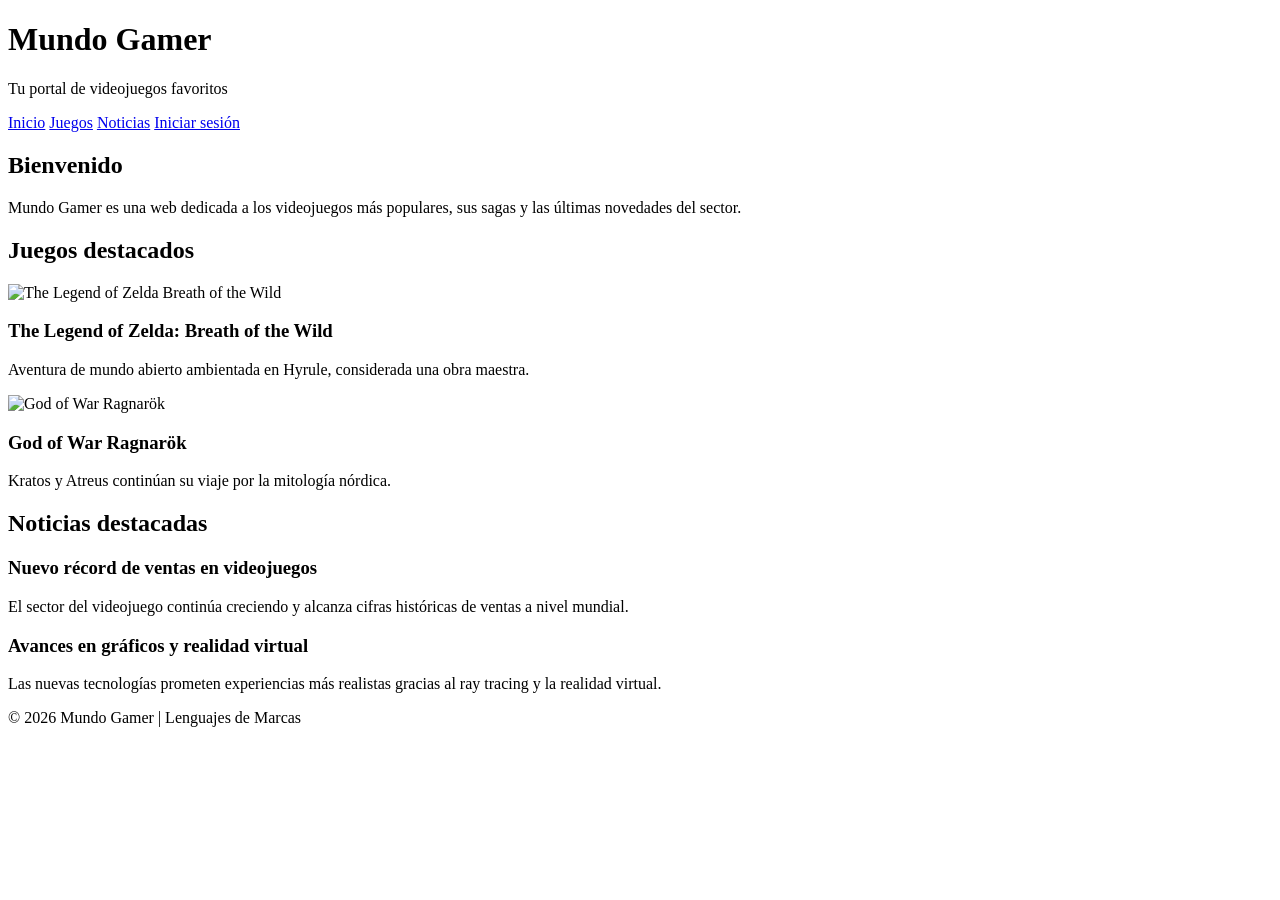
==== index.html @ f2a50e9a "Mundogamer" ====
<!DOCTYPE html>
<html lang="es">
<head>
    <meta charset="UTF-8">
    <title>Mundo Gamer</title>
    <meta name="viewport" content="width=device-width, initial-scale=1.0">
    <link rel="stylesheet" href="estilosjuegos.css">
</head>
<body>

<header>
    <h1> Mundo Gamer</h1>
    <p>Tu portal de videojuegos favoritos</p>
</header>

<nav>
    <a href="index.html">Inicio</a>
    <a href="juegos.html">Juegos</a>
    <a href="noticias.html">Noticias</a>
    <a href="contacto.html">Iniciar sesión</a>
</nav>

<main>
    <section>
        <h2>Bienvenido</h2>
        <p>Mundo Gamer es una web dedicada a los videojuegos más populares, sus sagas y las últimas novedades del sector.</p>
    </section>

    <section>
        <h2>Juegos destacados</h2>

        <article>
            <img src="zelda panoramica.jpg" alt="The Legend of Zelda Breath of the Wild">
            <h3>The Legend of Zelda: Breath of the Wild</h3>
            <p>Aventura de mundo abierto ambientada en Hyrule, considerada una obra maestra.</p>
        </article>

        <article>
            <img src="panoramica god of war 2.jpg" alt="God of War Ragnarök">
            <h3>God of War Ragnarök</h3>
            <p>Kratos y Atreus continúan su viaje por la mitología nórdica.</p>
        </article>
    </section>

    <section>
    <h2>Noticias destacadas</h2>

    <article>
        <h3>Nuevo récord de ventas en videojuegos</h3>
        <p>El sector del videojuego continúa creciendo y alcanza cifras históricas de ventas a nivel mundial.</p>
    </article>

    <article>
        <h3>Avances en gráficos y realidad virtual</h3>
        <p>Las nuevas tecnologías prometen experiencias más realistas gracias al ray tracing y la realidad virtual.</p>
    </article>
</section>
</main>

<footer>
    &copy; 2026 Mundo Gamer | Lenguajes de Marcas
</footer>

</body>
</html>
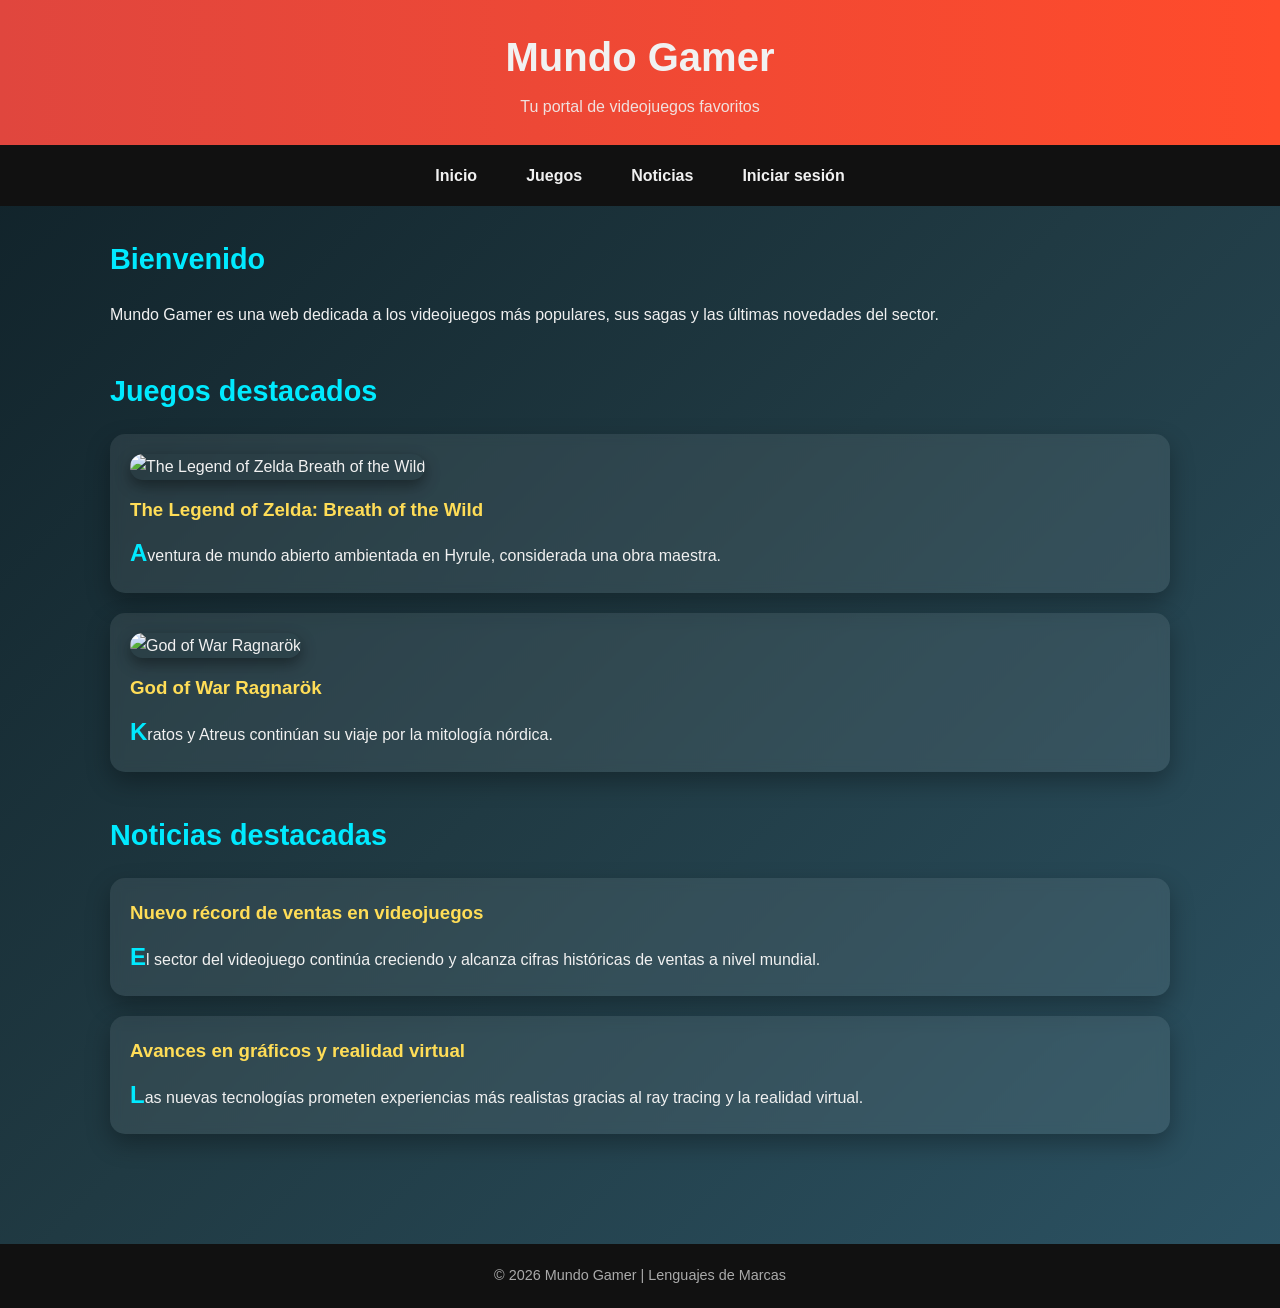
==== commit c76b913d: "c" ====
--- a/index.html
+++ b/index.html
@@ -4,7 +4,7 @@
     <meta charset="UTF-8">
     <title>Mundo Gamer</title>
     <meta name="viewport" content="width=device-width, initial-scale=1.0">
-    <link rel="stylesheet" href="estilosjuegos.css">
+    <link rel="stylesheet" href="estilo.css">
 </head>
 <body>
 
--- a/estilo.css
+++ b/estilo.css
@@ -0,0 +1,211 @@
+/* RESET */
+* {
+    margin: 0;
+    padding: 0;
+    box-sizing: border-box;
+}
+
+/* GENERAL */
+body {
+    font-family: "Segoe UI", Arial, sans-serif;
+    background: linear-gradient(135deg, #0f2027, #203a43, #2c5364);
+    color: #f1f1f1;
+    line-height: 1.6;
+}
+
+/* cabecera */
+header {
+    background: linear-gradient(90deg, #E0463E, #ff4b2b);
+    text-align: center;
+    padding: 25px 15px;
+}
+
+header h1 {
+    font-size: 2.5rem;
+    margin-bottom: 5px;
+}
+
+header p {
+    font-size: 1rem;
+    opacity: 0.9;
+}
+
+/* menus */
+nav {
+    background-color: #111;
+    display: flex;
+    justify-content: center;
+    gap: 25px;
+    padding: 12px;
+}
+
+nav a {
+    color: #f1f1f1;
+    text-decoration: none;
+    font-weight: 600;
+    padding: 6px 12px;
+    border-radius: 20px;
+    transition: 0.3s;
+}
+
+nav a:hover {
+    background-color: #ff416c;
+    color: white;
+}
+
+/* CONTENIDO */
+main {
+    padding: 30px 20px;
+    max-width: 1100px;
+    margin: auto;
+}
+
+section {
+    margin-bottom: 40px;
+}
+
+section h2 {
+    color: #00eaff;
+    margin-bottom: 20px;
+    font-size: 1.8rem;
+}
+
+/* tarjetas de los articulos */
+article {
+    background: rgba(255, 255, 255, 0.08);
+    backdrop-filter: blur(6px);
+    padding: 20px;
+    margin-bottom: 20px;
+    border-radius: 15px;
+    box-shadow: 0 10px 25px rgba(0,0,0,0.3);
+    transition: transform 0.3s;
+}
+
+article:hover {
+    transform: translateY(-5px);
+}
+
+article h3 {
+    color: #ffdd57;
+    margin-bottom: 10px;
+}
+
+/* PSEUDO-ELEMENTO */
+article p::first-letter {
+    font-size: 1.5rem;
+    font-weight: bold;
+    color: #00eaff;
+}
+
+/* GRID */
+.grid {
+    display: block;
+}
+
+/* pie de la pagina */
+footer {
+    background-color: #111;
+    text-align: center;
+    padding: 20px;
+    font-size: 0.9rem;
+    color: #aaa;
+    margin-top: 40px;
+}
+
+/* RESPONSIVE */
+@media (min-width: 768px) {
+    .grid {
+        display: flex;
+        gap: 25px;
+    }
+
+    article {
+        flex: 1;
+    }
+}
+
+@media (max-width: 600px) {
+    header h1 {
+        font-size: 2rem;
+    }
+
+    nav {
+        flex-wrap: wrap;
+        gap: 10px;
+    }
+}
+/* IMÁGENES DE JUEGOS */
+article img {
+    width: 100%;
+    height: 250px;
+    object-fit: cover;
+    border-radius: 15px;
+    margin-bottom: 15px;
+    box-shadow: 0 6px 15px rgba(0,0,0,0.4);
+}
+/* Pagina de iniciar sesino */
+.login {
+    display: flex;
+    justify-content: center;
+    align-items: center;
+}
+
+.login form {
+    background: rgba(255, 255, 255, 0.1);
+    padding: 30px;
+    border-radius: 15px;
+    width: 100%;
+    max-width: 400px;
+    box-shadow: 0 10px 25px rgba(0,0,0,0.4);
+}
+
+.login label {
+    display: block;
+    margin-bottom: 5px;
+    font-weight: 600;
+}
+
+.login input {
+    width: 100%;
+    padding: 10px;
+    margin-bottom: 20px;
+    border-radius: 8px;
+    border: none;
+    outline: none;
+}
+
+.login button {
+    width: 100%;
+    padding: 12px;
+    background: #ff416c;
+    color: white;
+    border: none;
+    border-radius: 25px;
+    font-size: 1rem;
+    font-weight: bold;
+    cursor: pointer;
+    transition: 0.3s;
+}
+
+.login button:hover {
+    background: #ff4b2b;
+}
+
+.login .nota {
+    margin-top: 15px;
+    font-size: 0.85rem;
+    text-align: center;
+    color: #ccc;
+}
+/* IMÁGENES EN LA PÁGINA DE JUEGOS */
+.grid article img {
+    max-width: 100%;
+    height: auto;
+    display: block;
+    border-radius: 15px;
+}
+
+.grid article img:hover {
+    transform: scale(1.03);
+    box-shadow: 0 12px 30px rgba(0, 0, 0, 0.6);
+}
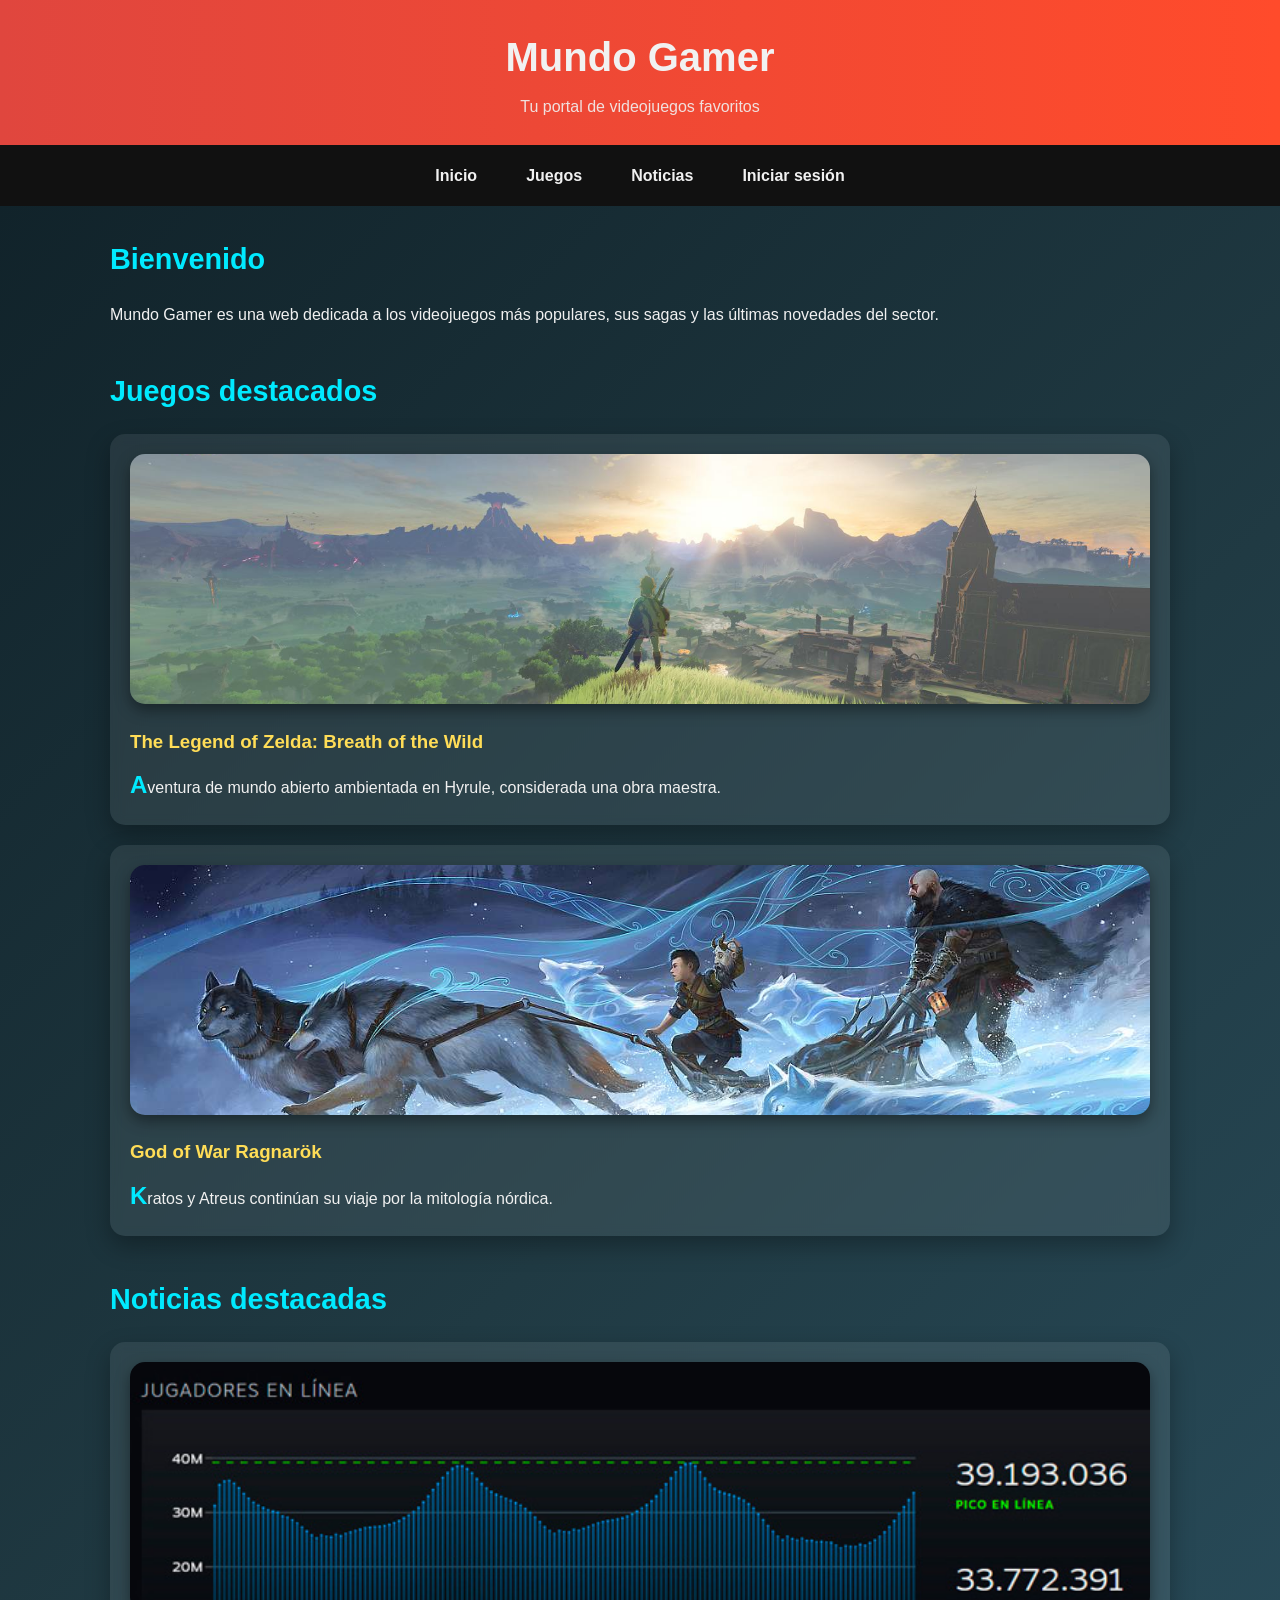
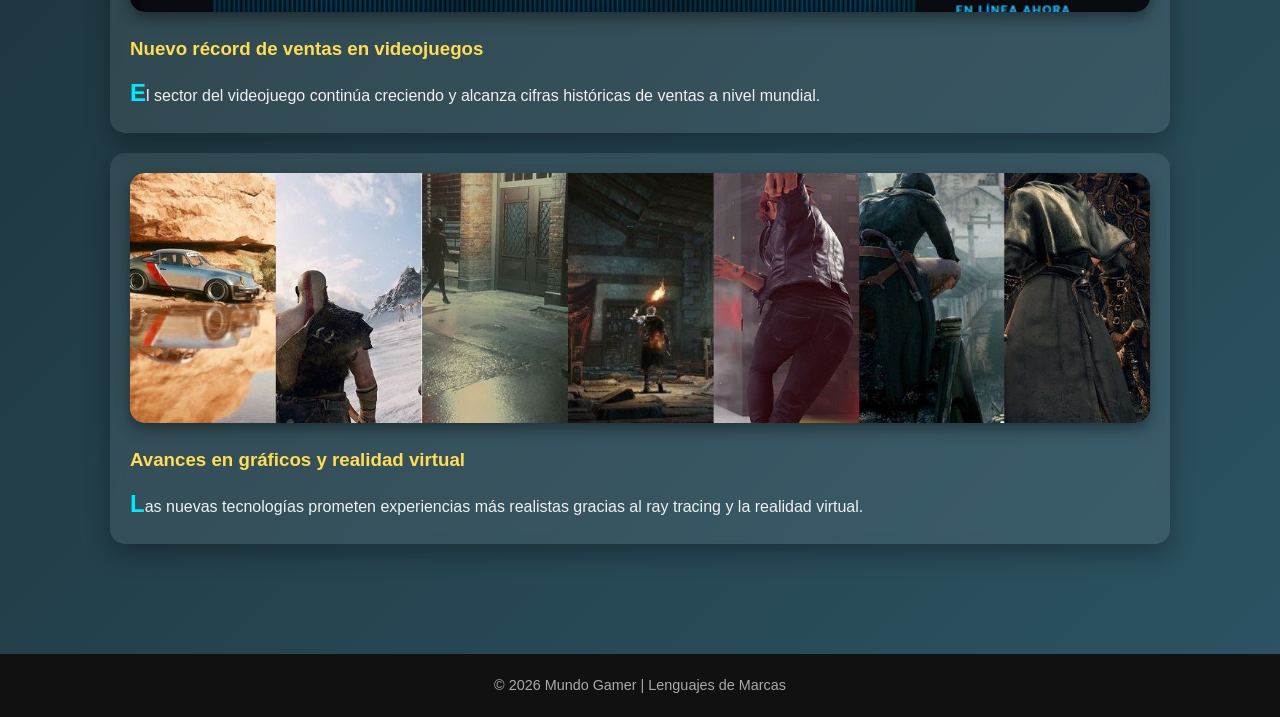
==== commit d53c7ea5: "03/03/2016" ====
--- a/index.html
+++ b/index.html
@@ -46,11 +46,13 @@
     <h2>Noticias destacadas</h2>
 
     <article>
+        <img src="ventas videojuegos.jpg" alt="Record de vantas en videojuegos">
         <h3>Nuevo récord de ventas en videojuegos</h3>
         <p>El sector del videojuego continúa creciendo y alcanza cifras históricas de ventas a nivel mundial.</p>
     </article>
 
     <article>
+        <img src="avances graficos.jpg" alt="Avances en gráficos y realidad virtual">
         <h3>Avances en gráficos y realidad virtual</h3>
         <p>Las nuevas tecnologías prometen experiencias más realistas gracias al ray tracing y la realidad virtual.</p>
     </article>
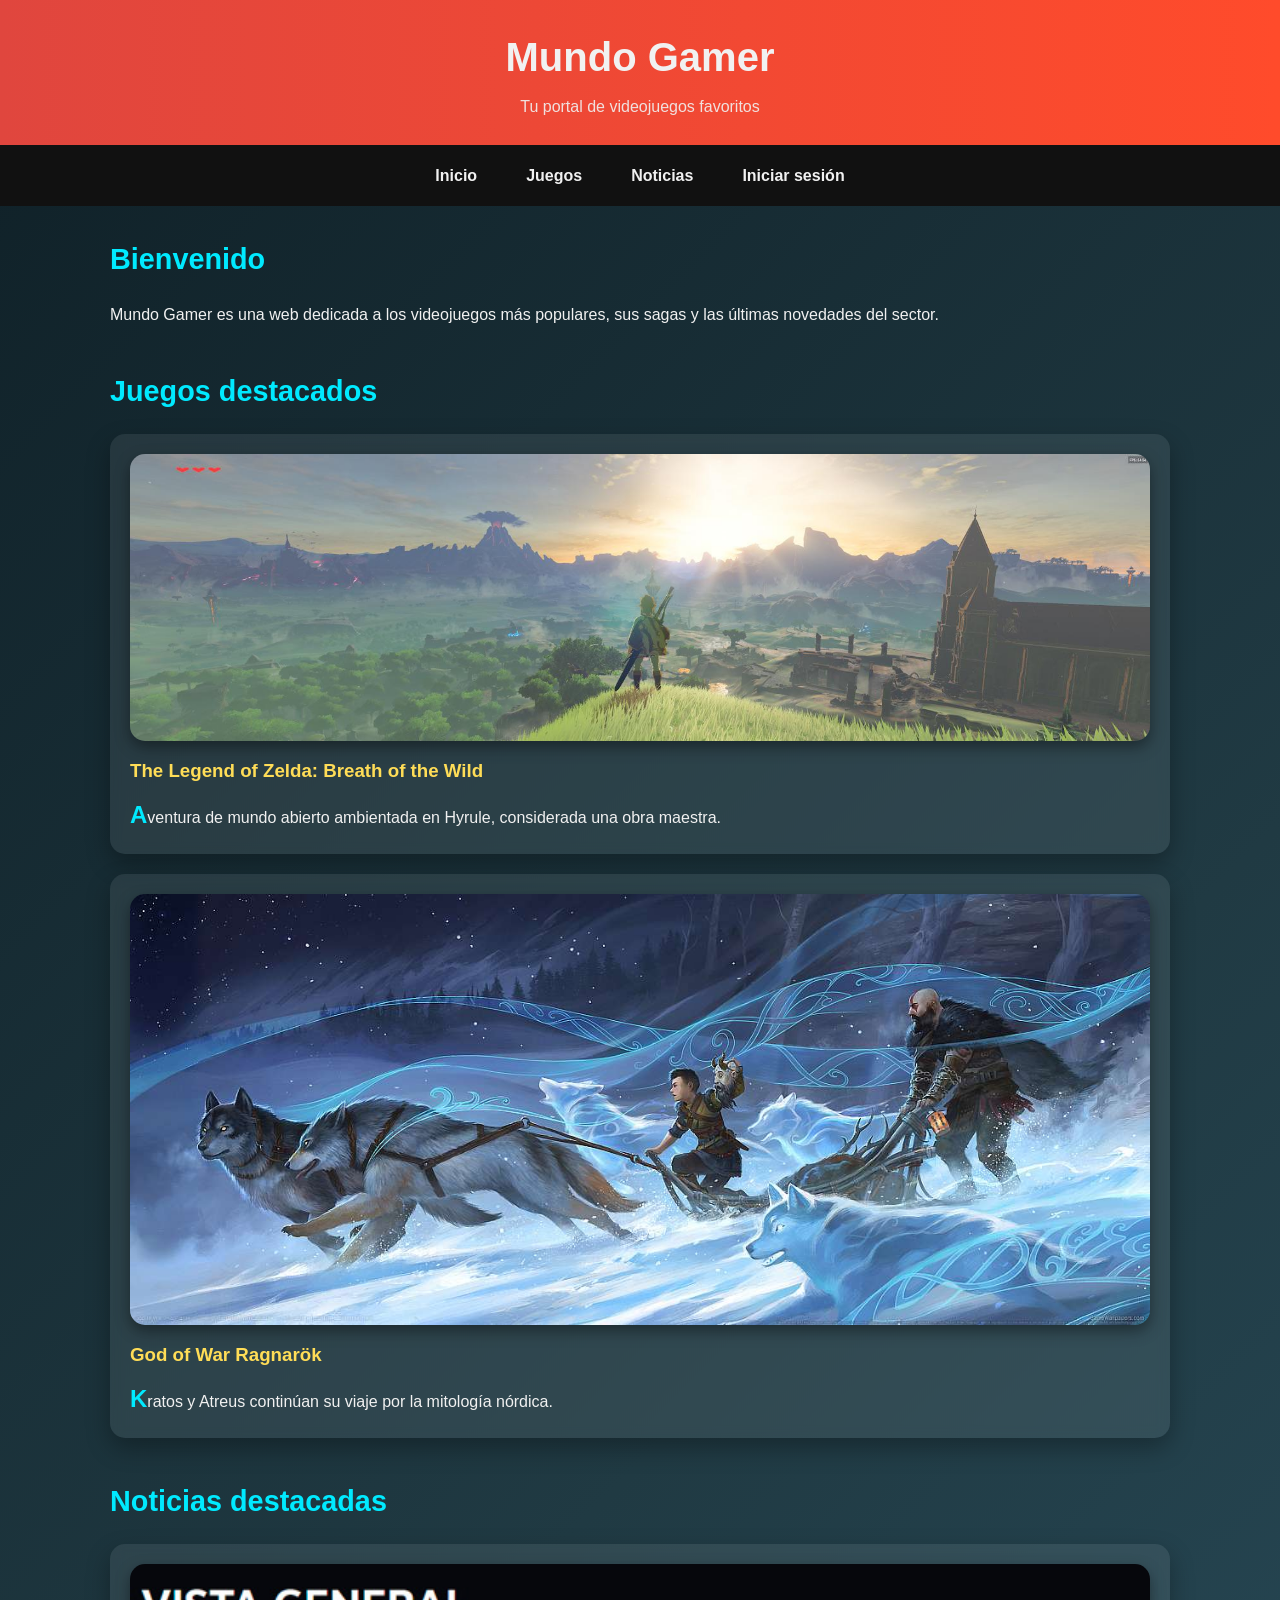
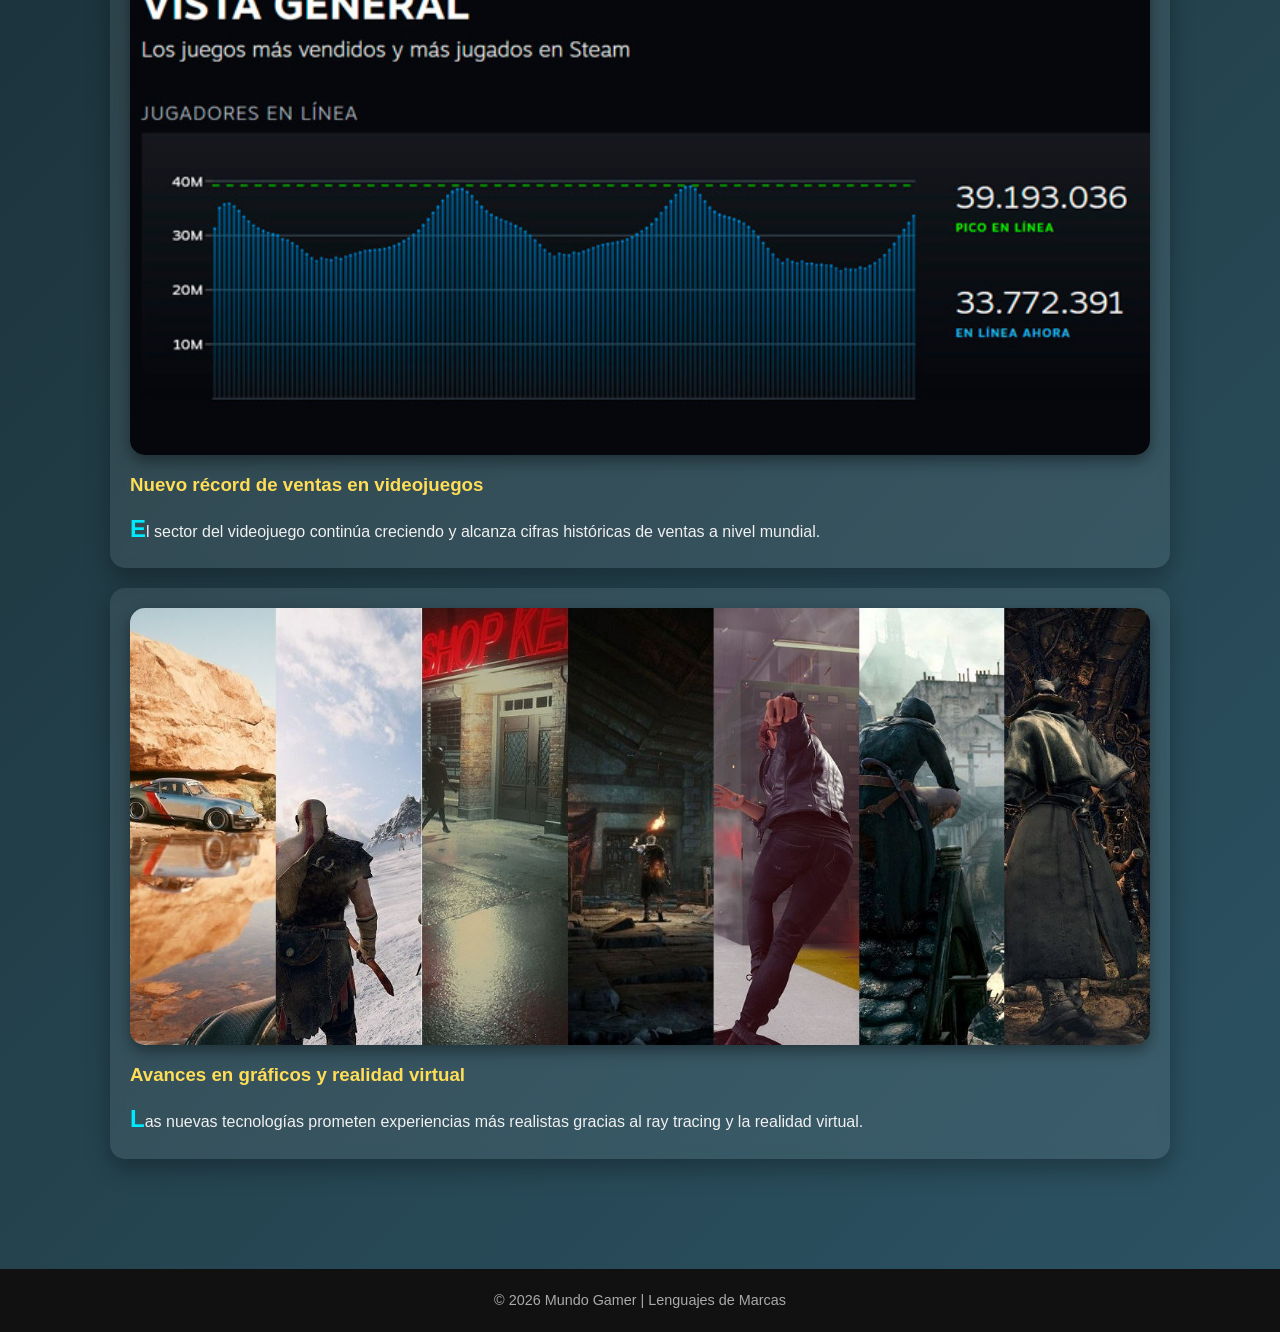
==== commit b3e087c2: "Definitivo2" ====
--- a/index.html
+++ b/index.html
@@ -1,67 +1,81 @@
 <!DOCTYPE html>
 <html lang="es">
+
 <head>
     <meta charset="UTF-8">
     <title>Mundo Gamer</title>
     <meta name="viewport" content="width=device-width, initial-scale=1.0">
     <link rel="stylesheet" href="estilo.css">
 </head>
+
 <body>
 
-<header>
-    <h1> Mundo Gamer</h1>
-    <p>Tu portal de videojuegos favoritos</p>
-</header>
+    <header>
+        <h1> Mundo Gamer</h1>
+        <p>Tu portal de videojuegos favoritos</p>
+    </header>
 
-<nav>
-    <a href="index.html">Inicio</a>
-    <a href="juegos.html">Juegos</a>
-    <a href="noticias.html">Noticias</a>
-    <a href="contacto.html">Iniciar sesión</a>
-</nav>
+    <nav>
+        <a href="index.html">Inicio</a>
+        <a href="juegos.html">Juegos</a>
+        <a href="noticias.html">Noticias</a>
+        <a href="contacto.html">Iniciar sesión</a>
+    </nav>
 
-<main>
-    <section>
-        <h2>Bienvenido</h2>
-        <p>Mundo Gamer es una web dedicada a los videojuegos más populares, sus sagas y las últimas novedades del sector.</p>
-    </section>
+    <main>
+        <section>
+            <h2>Bienvenido</h2>
+            <p>Mundo Gamer es una web dedicada a los videojuegos más populares, sus sagas y las últimas novedades del
+                sector.</p>
+        </section>
 
-    <section>
-        <h2>Juegos destacados</h2>
+        <section>
+            <h2>Juegos destacados</h2>
 
-        <article>
-            <img src="zelda panoramica.jpg" alt="The Legend of Zelda Breath of the Wild">
-            <h3>The Legend of Zelda: Breath of the Wild</h3>
-            <p>Aventura de mundo abierto ambientada en Hyrule, considerada una obra maestra.</p>
-        </article>
+            <article>
+                <a href="zelda.html">
+                    <img src="zelda panoramica.jpg" alt="The Legend of Zelda Breath of the Wild">
+                </a>
+                <h3>The Legend of Zelda: Breath of the Wild</h3>
+                <p>Aventura de mundo abierto ambientada en Hyrule, considerada una obra maestra.</p>
+            </article>
 
-        <article>
-            <img src="panoramica god of war 2.jpg" alt="God of War Ragnarök">
-            <h3>God of War Ragnarök</h3>
-            <p>Kratos y Atreus continúan su viaje por la mitología nórdica.</p>
-        </article>
-    </section>
+            <article>
+                <a href="godofwar.html">
+                    <img src="panoramica god of war 2.jpg" alt="God of War Ragnarök">
+                </a>
+                <h3>God of War Ragnarök</h3>
+                <p>Kratos y Atreus continúan su viaje por la mitología nórdica.</p>
+            </article>
+        </section>
 
-    <section>
-    <h2>Noticias destacadas</h2>
+        <section>
+            <h2>Noticias destacadas</h2>
 
-    <article>
-        <img src="ventas videojuegos.jpg" alt="Record de vantas en videojuegos">
-        <h3>Nuevo récord de ventas en videojuegos</h3>
-        <p>El sector del videojuego continúa creciendo y alcanza cifras históricas de ventas a nivel mundial.</p>
-    </article>
+            <article>
+                <a href="coming soon.html">
+                    <img src="ventas videojuegos.jpg" alt="Record de vantas en videojuegos">
+                </a>
+                <h3>Nuevo récord de ventas en videojuegos</h3>
+                <p>El sector del videojuego continúa creciendo y alcanza cifras históricas de ventas a nivel mundial.
+                </p>
+            </article>
 
-    <article>
-        <img src="avances graficos.jpg" alt="Avances en gráficos y realidad virtual">
-        <h3>Avances en gráficos y realidad virtual</h3>
-        <p>Las nuevas tecnologías prometen experiencias más realistas gracias al ray tracing y la realidad virtual.</p>
-    </article>
-</section>
-</main>
+            <article>
+                <a href="coming soon.html">
+                    <img src="avances graficos.jpg" alt="Avances en gráficos y realidad virtual">
+                </a>
+                <h3>Avances en gráficos y realidad virtual</h3>
+                <p>Las nuevas tecnologías prometen experiencias más realistas gracias al ray tracing y la realidad
+                    virtual.</p>
+            </article>
+        </section>
+    </main>
 
-<footer>
-    &copy; 2026 Mundo Gamer | Lenguajes de Marcas
-</footer>
+    <footer>
+        &copy; 2026 Mundo Gamer | Lenguajes de Marcas
+    </footer>
 
 </body>
+
 </html>
--- a/estilo.css
+++ b/estilo.css
@@ -77,7 +77,7 @@
     padding: 20px;
     margin-bottom: 20px;
     border-radius: 15px;
-    box-shadow: 0 10px 25px rgba(0,0,0,0.3);
+    box-shadow: 0 10px 25px rgba(0, 0, 0, 0.3);
     transition: transform 0.3s;
 }
 
@@ -134,78 +134,42 @@
         gap: 10px;
     }
 }
+
 /* IMÁGENES DE JUEGOS */
 article img {
     width: 100%;
-    height: 250px;
+    height: auto;
+    display: block;
     object-fit: cover;
     border-radius: 15px;
     margin-bottom: 15px;
-    box-shadow: 0 6px 15px rgba(0,0,0,0.4);
-}
-/* Pagina de iniciar sesino */
-.login {
-    display: flex;
-    justify-content: center;
-    align-items: center;
+    box-shadow: 0 6px 15px rgba(0, 0, 0, 0.4);
+    transition: transform 0.3s ease, box-shadow 0.3s ease;
 }
 
-.login form {
-    background: rgba(255, 255, 255, 0.1);
-    padding: 30px;
-    border-radius: 15px;
-    width: 100%;
-    max-width: 400px;
-    box-shadow: 0 10px 25px rgba(0,0,0,0.4);
-}
-
-.login label {
-    display: block;
-    margin-bottom: 5px;
-    font-weight: 600;
-}
-
-.login input {
-    width: 100%;
-    padding: 10px;
-    margin-bottom: 20px;
-    border-radius: 8px;
-    border: none;
-    outline: none;
-}
-
-.login button {
-    width: 100%;
-    padding: 12px;
-    background: #ff416c;
-    color: white;
-    border: none;
-    border-radius: 25px;
-    font-size: 1rem;
-    font-weight: bold;
-    cursor: pointer;
-    transition: 0.3s;
-}
-
-.login button:hover {
-    background: #ff4b2b;
-}
-
-.login .nota {
-    margin-top: 15px;
-    font-size: 0.85rem;
-    text-align: center;
-    color: #ccc;
-}
 /* IMÁGENES EN LA PÁGINA DE JUEGOS */
 .grid article img {
-    max-width: 100%;
-    height: auto;
+    width: 400px;
+    height: 400px;
     display: block;
-    border-radius: 15px;
+    object-fit: cover;
+    border-radius: 5px;
 }
 
 .grid article img:hover {
     transform: scale(1.03);
     box-shadow: 0 12px 30px rgba(0, 0, 0, 0.6);
+}
+
+/*Visualizacion de algunos elementos que me dan toc*/
+.grid {
+    display: grid;
+    grid-template-columns: repeat(2, 1fr);
+    gap: 25px;
+}
+
+@media (max-width: 768px) {
+    .grid {
+        grid-template-columns: 1fr;
+    }
 }
